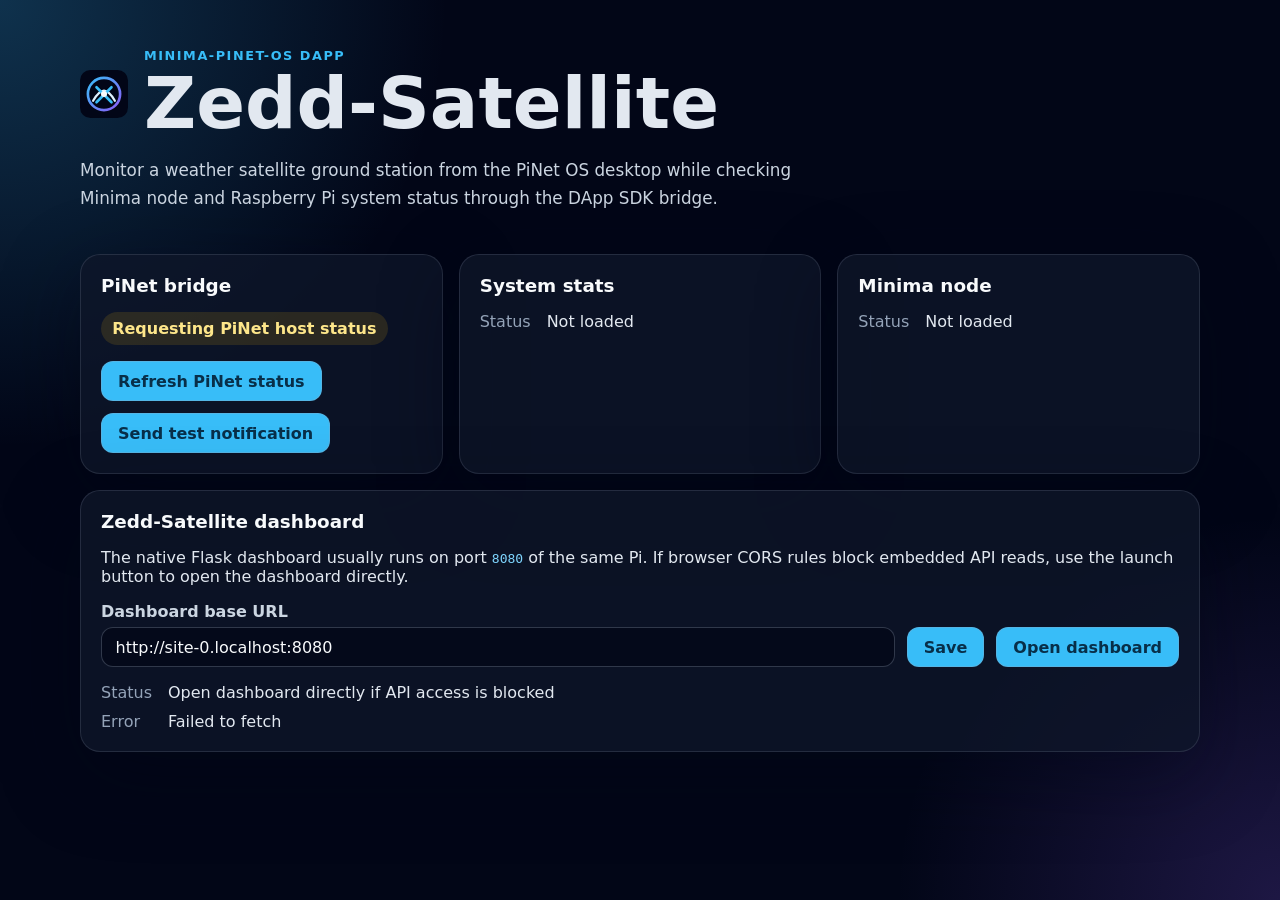
==== pinet_dapp/index.html @ 4119f515 "Add PiNet OS dapp assets Agent-Logs-Url: https://github.com/Zedd-Weather/Zedd-Satellite/sessions/c56" ====
<!DOCTYPE html>
<html lang="en">
<head>
  <meta charset="utf-8">
  <meta name="viewport" content="width=device-width, initial-scale=1">
  <meta http-equiv="Content-Security-Policy" content="default-src 'self'; connect-src 'self' http: https:; img-src 'self' data:; style-src 'self'; script-src 'self'; object-src 'none'; base-uri 'self'; form-action 'none'">
  <title>Zedd-Satellite · PiNet OS DApp</title>
  <link rel="stylesheet" href="static/style.css">
</head>
<body>
  <header class="hero">
    <div class="brand">
      <img src="icon.svg" alt="" width="48" height="48">
      <div>
        <p class="eyebrow">Minima-PiNet-Os DApp</p>
        <h1>Zedd-Satellite</h1>
      </div>
    </div>
    <p class="lede">
      Monitor a weather satellite ground station from the PiNet OS desktop while
      checking Minima node and Raspberry Pi system status through the DApp SDK bridge.
    </p>
  </header>

  <main class="grid">
    <section class="card">
      <h2>PiNet bridge</h2>
      <p id="bridge-status" class="status pending">Waiting for host response</p>
      <div class="actions">
        <button id="refresh-pinet" type="button">Refresh PiNet status</button>
        <button id="notify" type="button">Send test notification</button>
      </div>
    </section>

    <section class="card">
      <h2>System stats</h2>
      <dl id="system-stats" class="kv">
        <dt>Status</dt><dd>Not loaded</dd>
      </dl>
    </section>

    <section class="card">
      <h2>Minima node</h2>
      <dl id="minima-status" class="kv">
        <dt>Status</dt><dd>Not loaded</dd>
      </dl>
    </section>

    <section class="card wide">
      <h2>Zedd-Satellite dashboard</h2>
      <p>
        The native Flask dashboard usually runs on port <code>8080</code> of the
        same Pi. If browser CORS rules block embedded API reads, use the launch
        button to open the dashboard directly.
      </p>
      <label for="satellite-endpoint">Dashboard base URL</label>
      <div class="endpoint-row">
        <input id="satellite-endpoint" type="url" spellcheck="false">
        <button id="save-endpoint" type="button">Save</button>
        <a id="open-dashboard" class="button-link" target="_blank" rel="noopener noreferrer">Open dashboard</a>
      </div>
      <dl id="satellite-status" class="kv">
        <dt>Status</dt><dd>Not loaded</dd>
      </dl>
    </section>
  </main>

  <script src="sdk/pinet-sdk.js"></script>
  <script src="static/app.js"></script>
</body>
</html>
---- pinet_dapp/static/style.css ----
:root {
  color-scheme: dark;
  font-family: Inter, ui-sans-serif, system-ui, -apple-system, BlinkMacSystemFont, "Segoe UI", sans-serif;
  background: #020617;
  color: #e2e8f0;
}

* {
  box-sizing: border-box;
}

body {
  margin: 0;
  min-height: 100vh;
  background:
    radial-gradient(circle at top left, rgba(56, 189, 248, 0.24), transparent 28rem),
    radial-gradient(circle at bottom right, rgba(139, 92, 246, 0.2), transparent 24rem),
    #020617;
}

.hero,
.grid {
  width: min(1120px, calc(100% - 2rem));
  margin: 0 auto;
}

.hero {
  padding: 3rem 0 1.5rem;
}

.brand {
  display: flex;
  gap: 1rem;
  align-items: center;
}

.eyebrow {
  margin: 0 0 0.25rem;
  color: #38bdf8;
  font-size: 0.8rem;
  font-weight: 700;
  letter-spacing: 0.12em;
  text-transform: uppercase;
}

h1,
h2 {
  margin: 0;
}

h1 {
  font-size: clamp(2.25rem, 6vw, 4.5rem);
  line-height: 1;
}

h2 {
  color: #f8fafc;
  font-size: 1.15rem;
}

.lede {
  max-width: 760px;
  color: #cbd5e1;
  font-size: 1.05rem;
  line-height: 1.7;
}

.grid {
  display: grid;
  grid-template-columns: repeat(3, minmax(0, 1fr));
  gap: 1rem;
  padding-bottom: 3rem;
}

.card {
  padding: 1.25rem;
  border: 1px solid rgba(148, 163, 184, 0.18);
  border-radius: 1.25rem;
  background: rgba(15, 23, 42, 0.78);
  box-shadow: 0 24px 80px rgba(2, 6, 23, 0.45);
}

.wide {
  grid-column: 1 / -1;
}

.status {
  display: inline-flex;
  margin: 1rem 0;
  padding: 0.45rem 0.7rem;
  border-radius: 999px;
  background: rgba(148, 163, 184, 0.16);
  color: #cbd5e1;
  font-weight: 700;
}

.status.ok {
  background: rgba(34, 197, 94, 0.14);
  color: #86efac;
}

.status.error {
  background: rgba(239, 68, 68, 0.14);
  color: #fca5a5;
}

.status.pending {
  background: rgba(234, 179, 8, 0.14);
  color: #fde68a;
}

.actions,
.endpoint-row {
  display: flex;
  flex-wrap: wrap;
  gap: 0.75rem;
  align-items: center;
}

button,
.button-link,
input {
  min-height: 2.5rem;
  border: 1px solid rgba(148, 163, 184, 0.3);
  border-radius: 0.75rem;
  font: inherit;
}

button,
.button-link {
  display: inline-flex;
  align-items: center;
  justify-content: center;
  padding: 0 1rem;
  background: #38bdf8;
  color: #082f49;
  cursor: pointer;
  font-weight: 800;
  text-decoration: none;
}

input {
  flex: 1 1 22rem;
  padding: 0 0.85rem;
  background: rgba(2, 6, 23, 0.68);
  color: #f8fafc;
}

label {
  display: block;
  margin: 1rem 0 0.4rem;
  color: #cbd5e1;
  font-weight: 700;
}

.kv {
  display: grid;
  grid-template-columns: max-content minmax(0, 1fr);
  gap: 0.6rem 1rem;
  margin: 1rem 0 0;
}

.kv dt {
  color: #94a3b8;
}

.kv dd {
  margin: 0;
  overflow-wrap: anywhere;
}

code {
  color: #7dd3fc;
}

@media (max-width: 820px) {
  .grid {
    grid-template-columns: 1fr;
  }
}
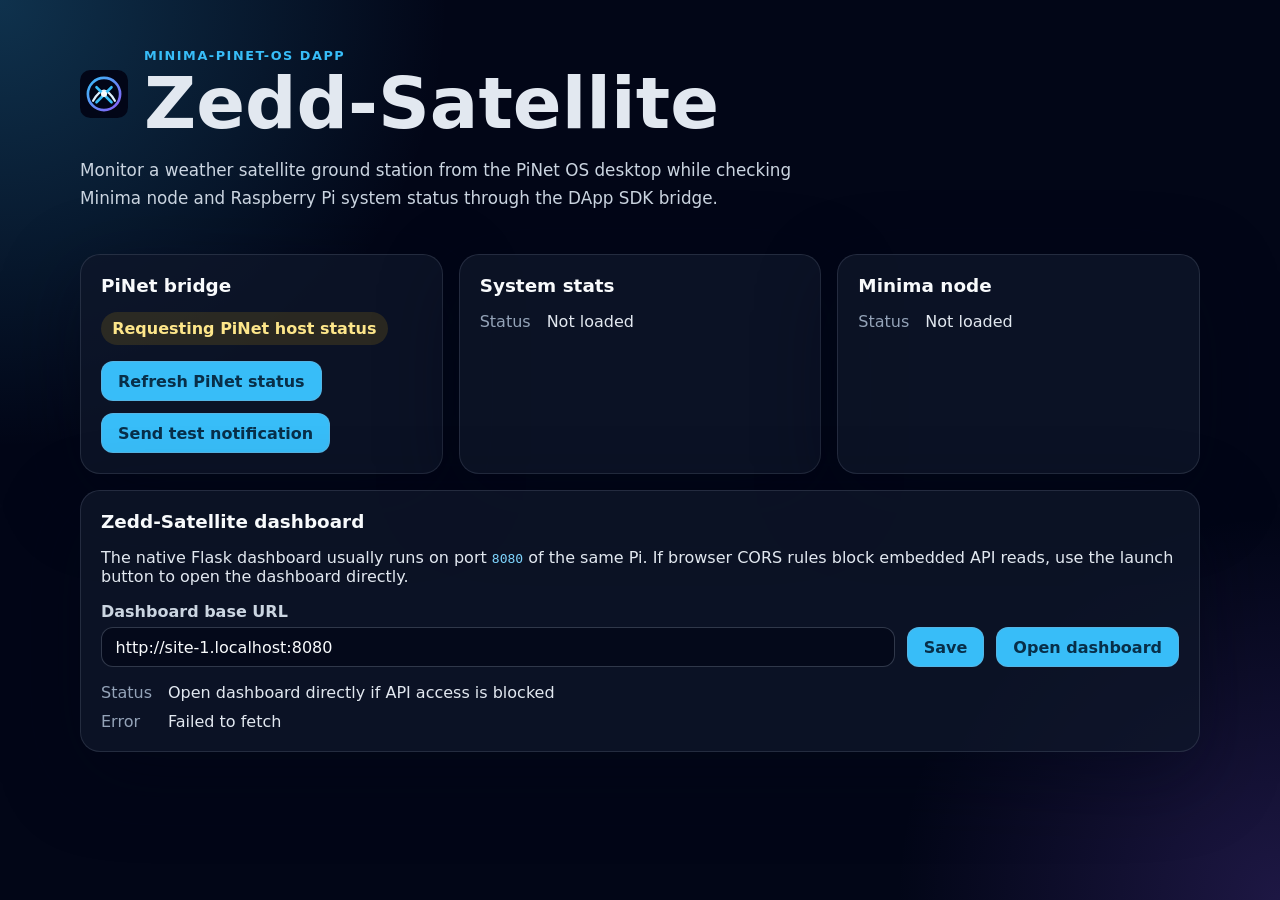
==== commit 5cd4caae: "Address PiNet dapp review feedback Agent-Logs-Url: https://github.com/Zedd-Weather/Zedd-Satellite/se" ====
--- a/pinet_dapp/index.html
+++ b/pinet_dapp/index.html
@@ -3,7 +3,7 @@
 <head>
   <meta charset="utf-8">
   <meta name="viewport" content="width=device-width, initial-scale=1">
-  <meta http-equiv="Content-Security-Policy" content="default-src 'self'; connect-src 'self' http: https:; img-src 'self' data:; style-src 'self'; script-src 'self'; object-src 'none'; base-uri 'self'; form-action 'none'">
+  <meta http-equiv="Content-Security-Policy" content="default-src 'self'; connect-src 'self' http://*:8080 https://*:8080; img-src 'self' data:; style-src 'self'; script-src 'self'; object-src 'none'; base-uri 'self'; form-action 'none'">
   <title>Zedd-Satellite · PiNet OS DApp</title>
   <link rel="stylesheet" href="static/style.css">
 </head>
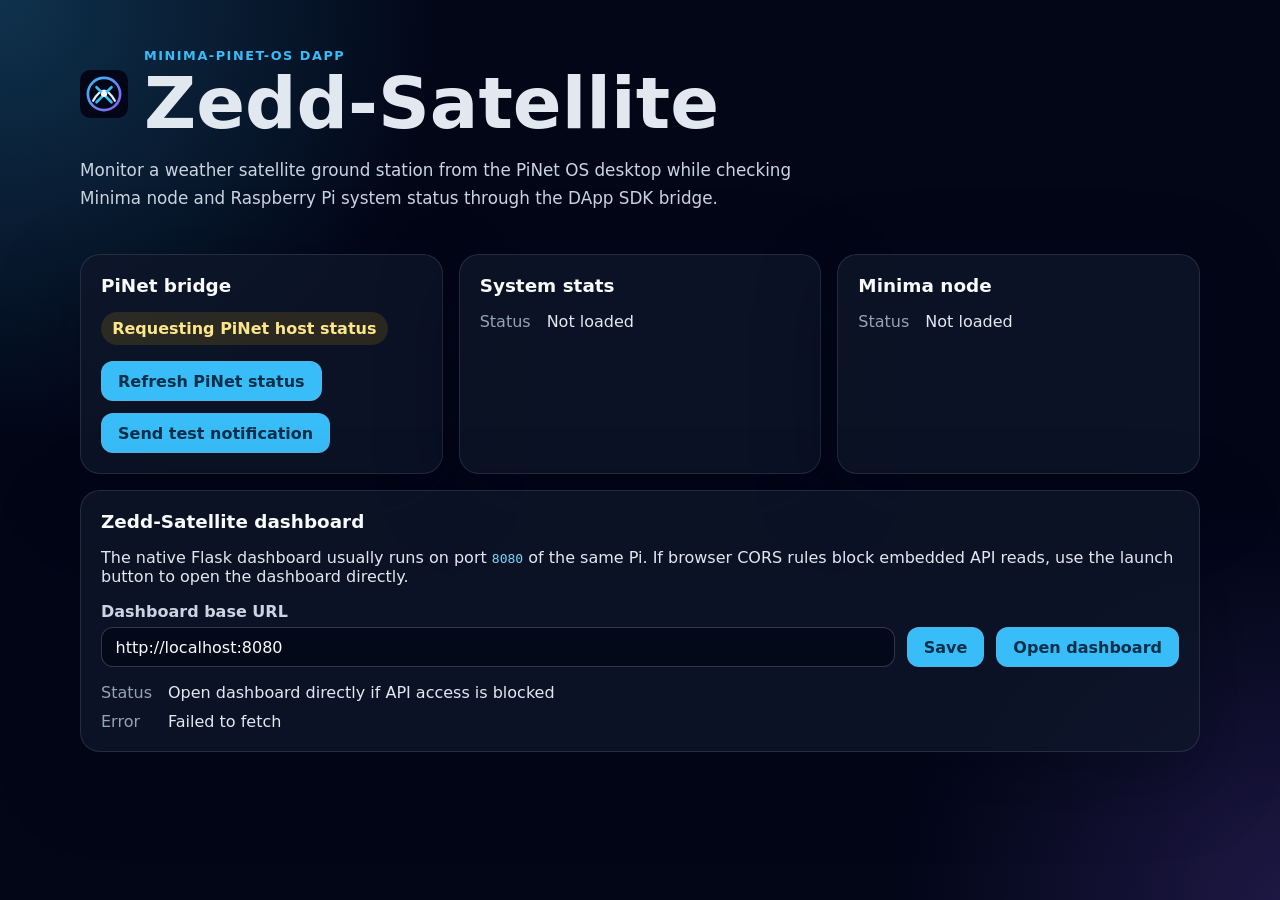
==== commit e5c3ad9a: "Tighten PiNet dapp endpoint policy Agent-Logs-Url: https://github.com/Zedd-Weather/Zedd-Satellite/se" ====
--- a/pinet_dapp/index.html
+++ b/pinet_dapp/index.html
@@ -3,7 +3,7 @@
 <head>
   <meta charset="utf-8">
   <meta name="viewport" content="width=device-width, initial-scale=1">
-  <meta http-equiv="Content-Security-Policy" content="default-src 'self'; connect-src 'self' http://*:8080 https://*:8080; img-src 'self' data:; style-src 'self'; script-src 'self'; object-src 'none'; base-uri 'self'; form-action 'none'">
+  <meta http-equiv="Content-Security-Policy" content="default-src 'self'; connect-src 'self' http://localhost:8080 http://127.0.0.1:8080; img-src 'self' data:; style-src 'self'; script-src 'self'; object-src 'none'; base-uri 'self'; form-action 'none'">
   <title>Zedd-Satellite · PiNet OS DApp</title>
   <link rel="stylesheet" href="static/style.css">
 </head>
